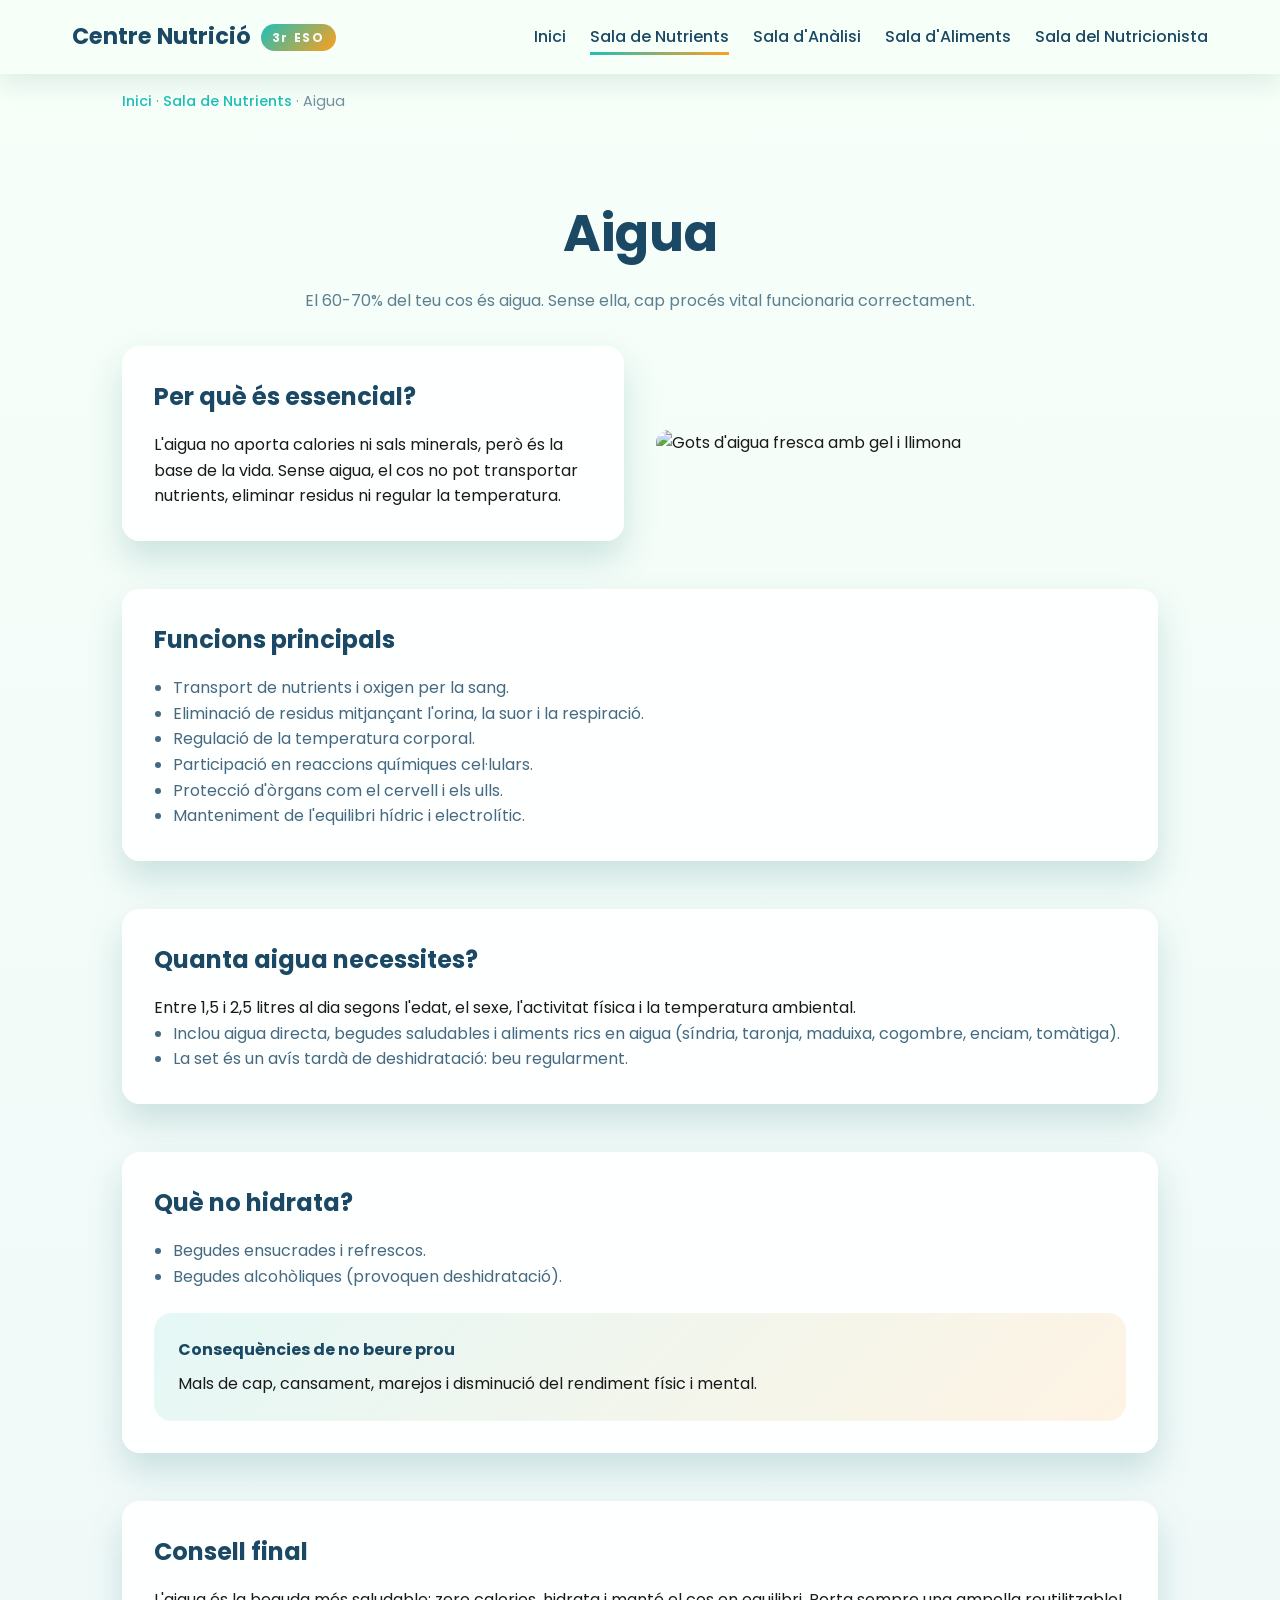
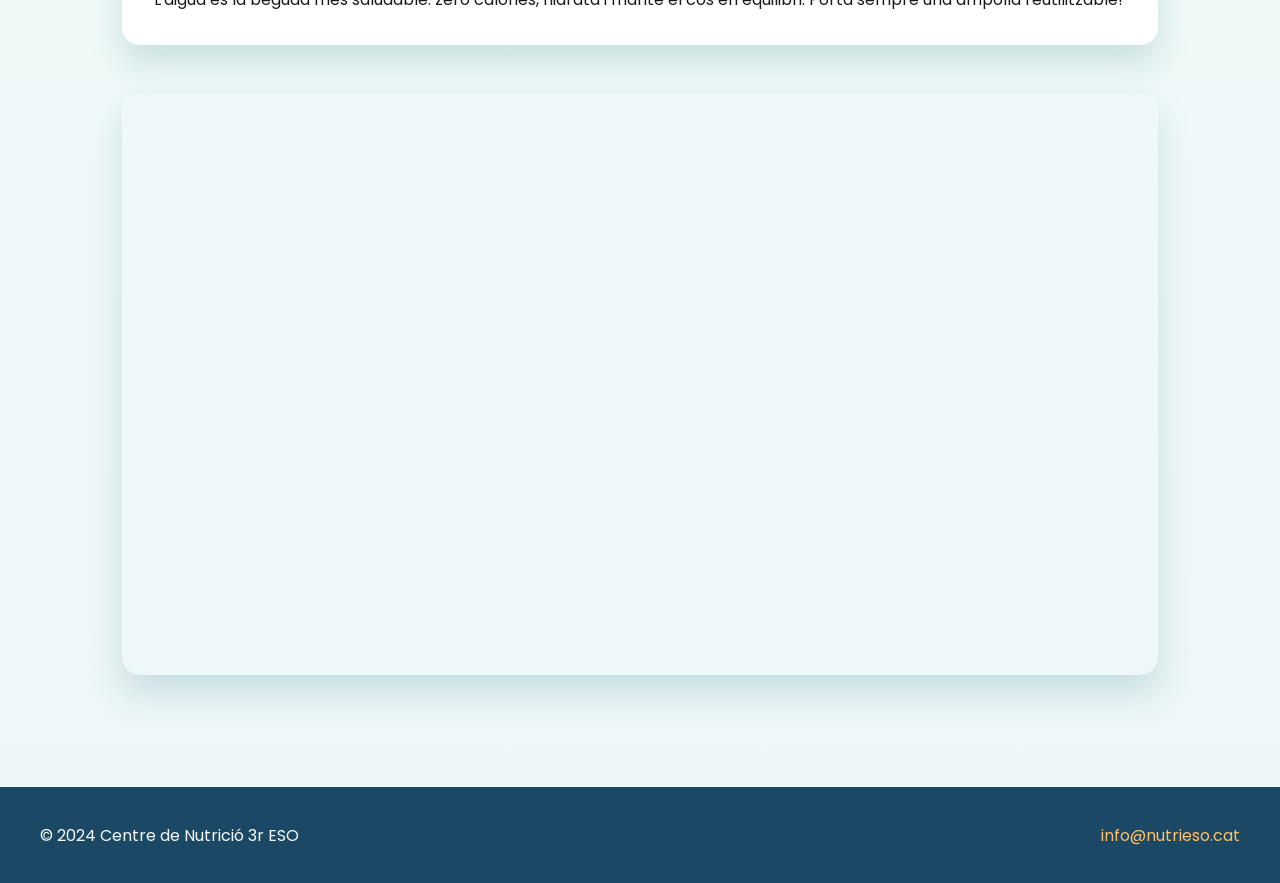
==== nutrients/aigua.html @ f1c89383 "Create vibrant nutrition site for 3r ESO students" ====
<!DOCTYPE html>
<html lang="ca">
<head>
  <meta charset="UTF-8">
  <meta name="viewport" content="width=device-width, initial-scale=1.0">
  <title>Aigua · Centre de Nutrició 3r ESO</title>
  <link rel="preconnect" href="https://fonts.googleapis.com">
  <link rel="preconnect" href="https://fonts.gstatic.com" crossorigin>
  <link href="https://fonts.googleapis.com/css2?family=Poppins:wght@400;500;600;700&display=swap" rel="stylesheet">
  <link rel="stylesheet" href="../assets/css/style.css">
</head>
<body>
  <header>
    <div class="navbar">
      <a class="logo" href="../index.html">Centre Nutrició <span>3r ESO</span></a>
      <div class="menu-toggle" aria-label="Obrir menú" role="button" tabindex="0">
        <span></span>
        <span></span>
        <span></span>
      </div>
      <nav>
        <ul>
          <li><a href="../index.html">Inici</a></li>
          <li><a href="../index.html#nutrients" class="active">Sala de Nutrients</a></li>
          <li><a href="../index.html#analisi">Sala d'Anàlisi</a></li>
          <li><a href="../index.html#aliments">Sala d'Aliments</a></li>
          <li><a href="../index.html#nutricionista">Sala del Nutricionista</a></li>
        </ul>
      </nav>
    </div>
  </header>

  <nav class="breadcrumb" aria-label="Fil d'Ariadna">
    <a href="../index.html">Inici</a> · <a href="../index.html#nutrients">Sala de Nutrients</a> · <span>Aigua</span>
  </nav>

  <main>
    <div class="page-title">
      <h1>Aigua</h1>
      <p>El 60-70% del teu cos és aigua. Sense ella, cap procés vital funcionaria correctament.</p>
    </div>

    <section class="content-section two-column">
      <div class="highlight-box">
        <h2>Per què és essencial?</h2>
        <p>L'aigua no aporta calories ni sals minerals, però és la base de la vida. Sense aigua, el cos no pot transportar nutrients, eliminar residus ni regular la temperatura.</p>
      </div>
      <img src="https://cdn1.genspark.ai/user-upload-image/5_generated/967cf404-884b-4771-a7d4-674a3b653cdb.jpeg" alt="Gots d'aigua fresca amb gel i llimona">
    </section>

    <section class="content-section">
      <div class="highlight-box">
        <h2>Funcions principals</h2>
        <ul>
          <li>Transport de nutrients i oxigen per la sang.</li>
          <li>Eliminació de residus mitjançant l'orina, la suor i la respiració.</li>
          <li>Regulació de la temperatura corporal.</li>
          <li>Participació en reaccions químiques cel·lulars.</li>
          <li>Protecció d'òrgans com el cervell i els ulls.</li>
          <li>Manteniment de l'equilibri hídric i electrolític.</li>
        </ul>
      </div>
    </section>

    <section class="content-section">
      <div class="highlight-box">
        <h2>Quanta aigua necessites?</h2>
        <p>Entre 1,5 i 2,5 litres al dia segons l'edat, el sexe, l'activitat física i la temperatura ambiental.</p>
        <ul>
          <li>Inclou aigua directa, begudes saludables i aliments rics en aigua (síndria, taronja, maduixa, cogombre, enciam, tomàtiga).</li>
          <li>La set és un avís tardà de deshidratació: beu regularment.</li>
        </ul>
      </div>
    </section>

    <section class="content-section">
      <div class="highlight-box">
        <h2>Què no hidrata?</h2>
        <ul>
          <li>Begudes ensucrades i refrescos.</li>
          <li>Begudes alcohòliques (provoquen deshidratació).</li>
        </ul>
        <div class="tip-box">
          <strong>Consequències de no beure prou</strong>
          <span>Mals de cap, cansament, marejos i disminució del rendiment físic i mental.</span>
        </div>
      </div>
    </section>

    <section class="content-section">
      <div class="highlight-box">
        <h2>Consell final</h2>
        <p>L'aigua és la beguda més saludable: zero calories, hidrata i manté el cos en equilibri. Porta sempre una ampolla reutilitzable!</p>
      </div>
    </section>

    <section class="content-section">
      <div class="responsive-video">
        <iframe src="https://www.youtube.com/embed/QGmM7jyUtmw" title="Vídeo sobre la importància de l'aigua" allowfullscreen></iframe>
      </div>
    </section>
  </main>

  <footer>
    <div class="footer-content">
      <p>© 2024 Centre de Nutrició 3r ESO</p>
      <p><a href="mailto:info@nutrieso.cat">info@nutrieso.cat</a></p>
    </div>
  </footer>

  <script src="../assets/js/main.js" defer></script>
</body>
</html>
---- assets/css/style.css ----
:root {
  --primary: #1fbfb8;
  --secondary: #ff9f1c;
  --accent: #ffbf69;
  --contrast: #2ec4b6;
  --deep-blue: #1b4965;
  --background: #f6fff8;
  --text-dark: #1a1a1a;
  --text-light: #f8f9fa;
  --card-radius: 18px;
  --shadow: 0 18px 35px rgba(23, 112, 118, 0.18);
  --transition: all 0.35s ease;
}

* {
  margin: 0;
  padding: 0;
  box-sizing: border-box;
}

html {
  scroll-behavior: smooth;
}

body {
  font-family: 'Poppins', 'Segoe UI', sans-serif;
  color: var(--text-dark);
  background: linear-gradient(180deg, #f6fff8 0%, #edf6f9 100%);
  line-height: 1.6;
  min-height: 100vh;
}

a {
  text-decoration: none;
  color: inherit;
}

img {
  max-width: 100%;
  display: block;
  border-radius: var(--card-radius);
}

header {
  position: sticky;
  top: 0;
  z-index: 999;
  backdrop-filter: blur(12px);
  background: rgba(246, 255, 248, 0.95);
  box-shadow: 0 10px 25px rgba(24, 84, 92, 0.1);
}

.navbar {
  max-width: 1200px;
  margin: 0 auto;
  padding: 1.2rem 2rem;
  display: flex;
  align-items: center;
  justify-content: space-between;
}

.logo {
  font-weight: 700;
  font-size: 1.4rem;
  color: var(--deep-blue);
  display: flex;
  align-items: center;
  gap: 0.6rem;
}

.logo span {
  display: inline-block;
  background: linear-gradient(135deg, var(--primary), var(--secondary));
  color: var(--text-light);
  padding: 0.25rem 0.7rem;
  border-radius: 999px;
  font-size: 0.75rem;
  letter-spacing: 0.1rem;
}

nav ul {
  list-style: none;
  display: flex;
  gap: 1.5rem;
  align-items: center;
}

nav a {
  font-weight: 500;
  color: var(--deep-blue);
  position: relative;
  padding-bottom: 0.4rem;
}

nav a::after {
  content: '';
  position: absolute;
  left: 0;
  bottom: 0;
  height: 3px;
  width: 0;
  background: linear-gradient(90deg, var(--primary), var(--secondary));
  transition: width 0.3s ease;
}

nav a:hover::after,
nav a:focus::after,
nav a.active::after {
  width: 100%;
}

.hero {
  max-width: 1200px;
  margin: 0 auto;
  padding: 6rem 2rem 4rem;
  display: grid;
  gap: 2.5rem;
  grid-template-columns: repeat(auto-fit, minmax(300px, 1fr));
  align-items: center;
}

.hero-content h1 {
  font-size: clamp(2.5rem, 5vw, 3.8rem);
  color: var(--deep-blue);
  margin-bottom: 1.2rem;
}

.hero-content h1 span {
  color: var(--secondary);
}

.hero-content p {
  font-size: 1.1rem;
  margin-bottom: 2rem;
  color: rgba(27, 73, 101, 0.85);
}

.hero-cta {
  display: flex;
  gap: 1rem;
  flex-wrap: wrap;
}

.btn {
  padding: 0.85rem 1.8rem;
  border-radius: 999px;
  border: none;
  cursor: pointer;
  font-weight: 600;
  transition: var(--transition);
  display: inline-flex;
  align-items: center;
  gap: 0.5rem;
  box-shadow: 0 15px 30px rgba(31, 191, 184, 0.25);
}

.btn-primary {
  background: linear-gradient(135deg, var(--primary), var(--secondary));
  color: var(--text-light);
}

.btn-secondary {
  background: var(--text-light);
  color: var(--deep-blue);
  border: 2px solid var(--primary);
  box-shadow: none;
}

.btn:hover {
  transform: translateY(-4px);
  box-shadow: 0 20px 36px rgba(31, 191, 184, 0.28);
}

.hero-visual {
  position: relative;
}

.hero-visual::before,
.hero-visual::after {
  content: '';
  position: absolute;
  border-radius: 32px;
  z-index: -1;
}

.hero-visual::before {
  top: -20px;
  right: -30px;
  width: 180px;
  height: 180px;
  background: radial-gradient(circle at top left, rgba(31, 191, 184, 0.5), transparent 70%);
  animation: float 6s ease-in-out infinite;
}

.hero-visual::after {
  bottom: -30px;
  left: -40px;
  width: 220px;
  height: 220px;
  background: radial-gradient(circle at bottom right, rgba(255, 159, 28, 0.35), transparent 70%);
  animation: float 7s ease-in-out infinite reverse;
}

@keyframes float {
  0%, 100% {
    transform: translateY(0px);
  }
  50% {
    transform: translateY(-12px);
  }
}

.quick-access {
  max-width: 1200px;
  margin: 0 auto 4rem;
  padding: 0 2rem;
}

.section-title {
  display: flex;
  align-items: center;
  justify-content: space-between;
  margin-bottom: 1.8rem;
}

.section-title h2 {
  font-size: clamp(1.8rem, 4vw, 2.4rem);
  color: var(--deep-blue);
}

.section-title p {
  color: rgba(27, 73, 101, 0.7);
}

.grid {
  display: grid;
  gap: 1.8rem;
}

.quick-grid {
  grid-template-columns: repeat(auto-fit, minmax(200px, 1fr));
}

.card {
  background: rgba(255, 255, 255, 0.85);
  border-radius: var(--card-radius);
  padding: 1.8rem;
  box-shadow: var(--shadow);
  transition: var(--transition);
  position: relative;
  overflow: hidden;
  backdrop-filter: blur(12px);
}

.card:hover {
  transform: translateY(-10px) scale(1.01);
}

.card::after {
  content: '';
  position: absolute;
  inset: 0;
  background: linear-gradient(135deg, rgba(31, 191, 184, 0.08), rgba(255, 191, 105, 0.08));
  opacity: 0;
  transition: var(--transition);
}

.card:hover::after {
  opacity: 1;
}

.card h3 {
  font-size: 1.3rem;
  margin-bottom: 0.75rem;
  color: var(--deep-blue);
}

.card p {
  color: rgba(27, 73, 101, 0.7);
  font-size: 0.95rem;
}

.card .status {
  margin-top: 1rem;
  display: inline-flex;
  align-items: center;
  gap: 0.45rem;
  color: var(--secondary);
  font-weight: 600;
  text-transform: uppercase;
  letter-spacing: 0.05rem;
  font-size: 0.75rem;
}

.card .icon {
  font-size: 2rem;
  margin-bottom: 1rem;
}

.nutrients-section {
  max-width: 1200px;
  margin: 0 auto 4rem;
  padding: 0 2rem;
}

.nutrient-card {
  display: grid;
  grid-template-columns: minmax(160px, 220px) 1fr;
  gap: 1.5rem;
  align-items: center;
  background: rgba(255, 255, 255, 0.9);
}

.nutrient-card img {
  height: 140px;
  width: 100%;
  object-fit: cover;
}

.tag {
  display: inline-flex;
  align-items: center;
  gap: 0.4rem;
  padding: 0.4rem 0.9rem;
  border-radius: 999px;
  font-size: 0.75rem;
  font-weight: 600;
  background: rgba(31, 191, 184, 0.12);
  color: var(--deep-blue);
  margin-bottom: 0.75rem;
}

.nutrient-card ul {
  margin: 0.8rem 0 0 1rem;
  color: rgba(27, 73, 101, 0.75);
}

.placeholder {
  text-align: center;
  padding: 2.2rem 1.8rem;
}

.placeholder img {
  width: 120px;
  margin: 0 auto 1.2rem;
}

.info-highlight {
  border-left: 4px solid var(--secondary);
  padding-left: 1rem;
  margin: 1.4rem 0;
  color: rgba(27, 73, 101, 0.9);
}

iframe {
  width: 100%;
  min-height: 320px;
  border-radius: var(--card-radius);
  border: none;
  box-shadow: var(--shadow);
}

footer {
  background: var(--deep-blue);
  color: var(--text-light);
  padding: 2.2rem;
  margin-top: 4rem;
}

footer .footer-content {
  max-width: 1200px;
  margin: 0 auto;
  display: flex;
  flex-wrap: wrap;
  gap: 1.5rem;
  align-items: center;
  justify-content: space-between;
}

footer a {
  color: var(--accent);
}

main {
  overflow: hidden;
}

.page-title {
  max-width: 1200px;
  margin: 0 auto;
  padding: 5rem 2rem 2rem;
  text-align: center;
}

.page-title h1 {
  font-size: clamp(2.2rem, 5vw, 3.2rem);
  color: var(--deep-blue);
  margin-bottom: 0.8rem;
}

.page-title p {
  color: rgba(27, 73, 101, 0.7);
}

.content-section {
  max-width: 1100px;
  margin: 0 auto 3rem;
  padding: 0 2rem;
}

.two-column {
  display: grid;
  grid-template-columns: repeat(auto-fit, minmax(260px, 1fr));
  gap: 2rem;
  align-items: center;
}

.highlight-box {
  background: rgba(255, 255, 255, 0.95);
  padding: 2rem;
  border-radius: var(--card-radius);
  box-shadow: var(--shadow);
}

.highlight-box h2 {
  color: var(--deep-blue);
  margin-bottom: 1rem;
}

.highlight-box ul {
  margin-left: 1.2rem;
  color: rgba(27, 73, 101, 0.82);
}

.table-wrapper {
  overflow-x: auto;
  border-radius: var(--card-radius);
  box-shadow: var(--shadow);
}

table {
  width: 100%;
  border-collapse: collapse;
  background: rgba(255, 255, 255, 0.95);
}

th, td {
  padding: 1rem;
  text-align: left;
  border-bottom: 1px solid rgba(31, 191, 184, 0.15);
}

th {
  background: rgba(31, 191, 184, 0.15);
  color: var(--deep-blue);
  font-weight: 700;
}

.badge {
  display: inline-flex;
  align-items: center;
  gap: 0.3rem;
  padding: 0.3rem 0.7rem;
  border-radius: 12px;
  font-size: 0.75rem;
  font-weight: 600;
  text-transform: uppercase;
}

.badge.good {
  background: rgba(46, 196, 182, 0.16);
  color: var(--deep-blue);
}

.badge.risk {
  background: rgba(255, 159, 28, 0.18);
  color: #b04200;
}

.tip-box {
  background: linear-gradient(135deg, rgba(46, 196, 182, 0.12), rgba(255, 159, 28, 0.12));
  border-radius: var(--card-radius);
  padding: 1.5rem;
  margin-top: 1.5rem;
  display: grid;
  gap: 0.5rem;
}

.tip-box strong {
  color: var(--deep-blue);
}

.list-grid {
  display: grid;
  gap: 1.2rem;
}

.list-grid ul {
  margin-left: 1.2rem;
}

.responsive-video {
  position: relative;
  padding-top: 56.25%;
  border-radius: var(--card-radius);
  overflow: hidden;
  box-shadow: var(--shadow);
}

.responsive-video iframe {
  position: absolute;
  inset: 0;
  width: 100%;
  height: 100%;
  border: 0;
}

.breadcrumb {
  max-width: 1100px;
  margin: 0 auto;
  padding: 1rem 2rem 0;
  font-size: 0.9rem;
  color: rgba(27, 73, 101, 0.6);
}

.breadcrumb a {
  color: var(--primary);
}

@media (max-width: 900px) {
  nav ul {
    display: none;
  }

  .menu-toggle {
    display: flex;
    flex-direction: column;
    gap: 5px;
    cursor: pointer;
  }

  .menu-toggle span {
    width: 26px;
    height: 3px;
    background: var(--deep-blue);
    transition: var(--transition);
  }

  nav ul.open {
    display: flex;
    flex-direction: column;
    position: absolute;
    top: calc(100% + 0.8rem);
    right: 2rem;
    background: rgba(255, 255, 255, 0.95);
    box-shadow: var(--shadow);
    padding: 1.2rem;
    border-radius: var(--card-radius);
    gap: 1rem;
    width: min(260px, 80vw);
  }
}

@media (max-width: 768px) {
  .navbar {
    padding: 1rem 1.5rem;
  }

  .hero {
    padding: 5rem 1.5rem 3rem;
  }

  .quick-access,
  .nutrients-section,
  .page-title,
  .content-section {
    padding: 0 1.5rem;
  }

  .nutrient-card {
    grid-template-columns: 1fr;
    text-align: center;
  }

  .nutrient-card img {
    height: 180px;
  }
}

@media (max-width: 500px) {
  .hero-content h1 {
    font-size: 2.3rem;
  }

  .hero-content p {
    font-size: 1rem;
  }

  .btn {
    width: 100%;
    justify-content: center;
  }
}

.fade-in {
  opacity: 0;
  transform: translateY(30px);
  transition: opacity 0.8s ease, transform 0.8s ease;
}

.fade-in.in-view,
.fade-in.in-view::after {
  opacity: 1;
  transform: translateY(0);
}

header.scrolled {
  box-shadow: 0 16px 30px rgba(24, 84, 92, 0.12);
  background: rgba(255, 255, 255, 0.95);
}

.menu-toggle {
  display: none;
}

.menu-toggle.active span:nth-child(1) {
  transform: translateY(8px) rotate(45deg);
}

.menu-toggle.active span:nth-child(2) {
  opacity: 0;
}

.menu-toggle.active span:nth-child(3) {
  transform: translateY(-8px) rotate(-45deg);
}

.hero-visual .floating-card {
  position: absolute;
  top: 12%;
  right: -10%;
  background: rgba(255, 255, 255, 0.85);
  padding: 1.2rem;
  border-radius: var(--card-radius);
  box-shadow: var(--shadow);
  width: 180px;
  animation: float 5.5s ease-in-out infinite;
}

.hero-visual .floating-card h4 {
  color: var(--deep-blue);
  margin-bottom: 0.5rem;
}

.hero-visual .floating-card ul {
  margin-left: 1rem;
  font-size: 0.85rem;
  color: rgba(27, 73, 101, 0.75);
}

.hero-visual .floating-card ul li + li {
  margin-top: 0.3rem;
}

@media (max-width: 900px) {
  .menu-toggle {
    display: flex;
  }

  .hero-visual .floating-card {
    position: static;
    margin-top: 1.5rem;
    width: 100%;
  }
}
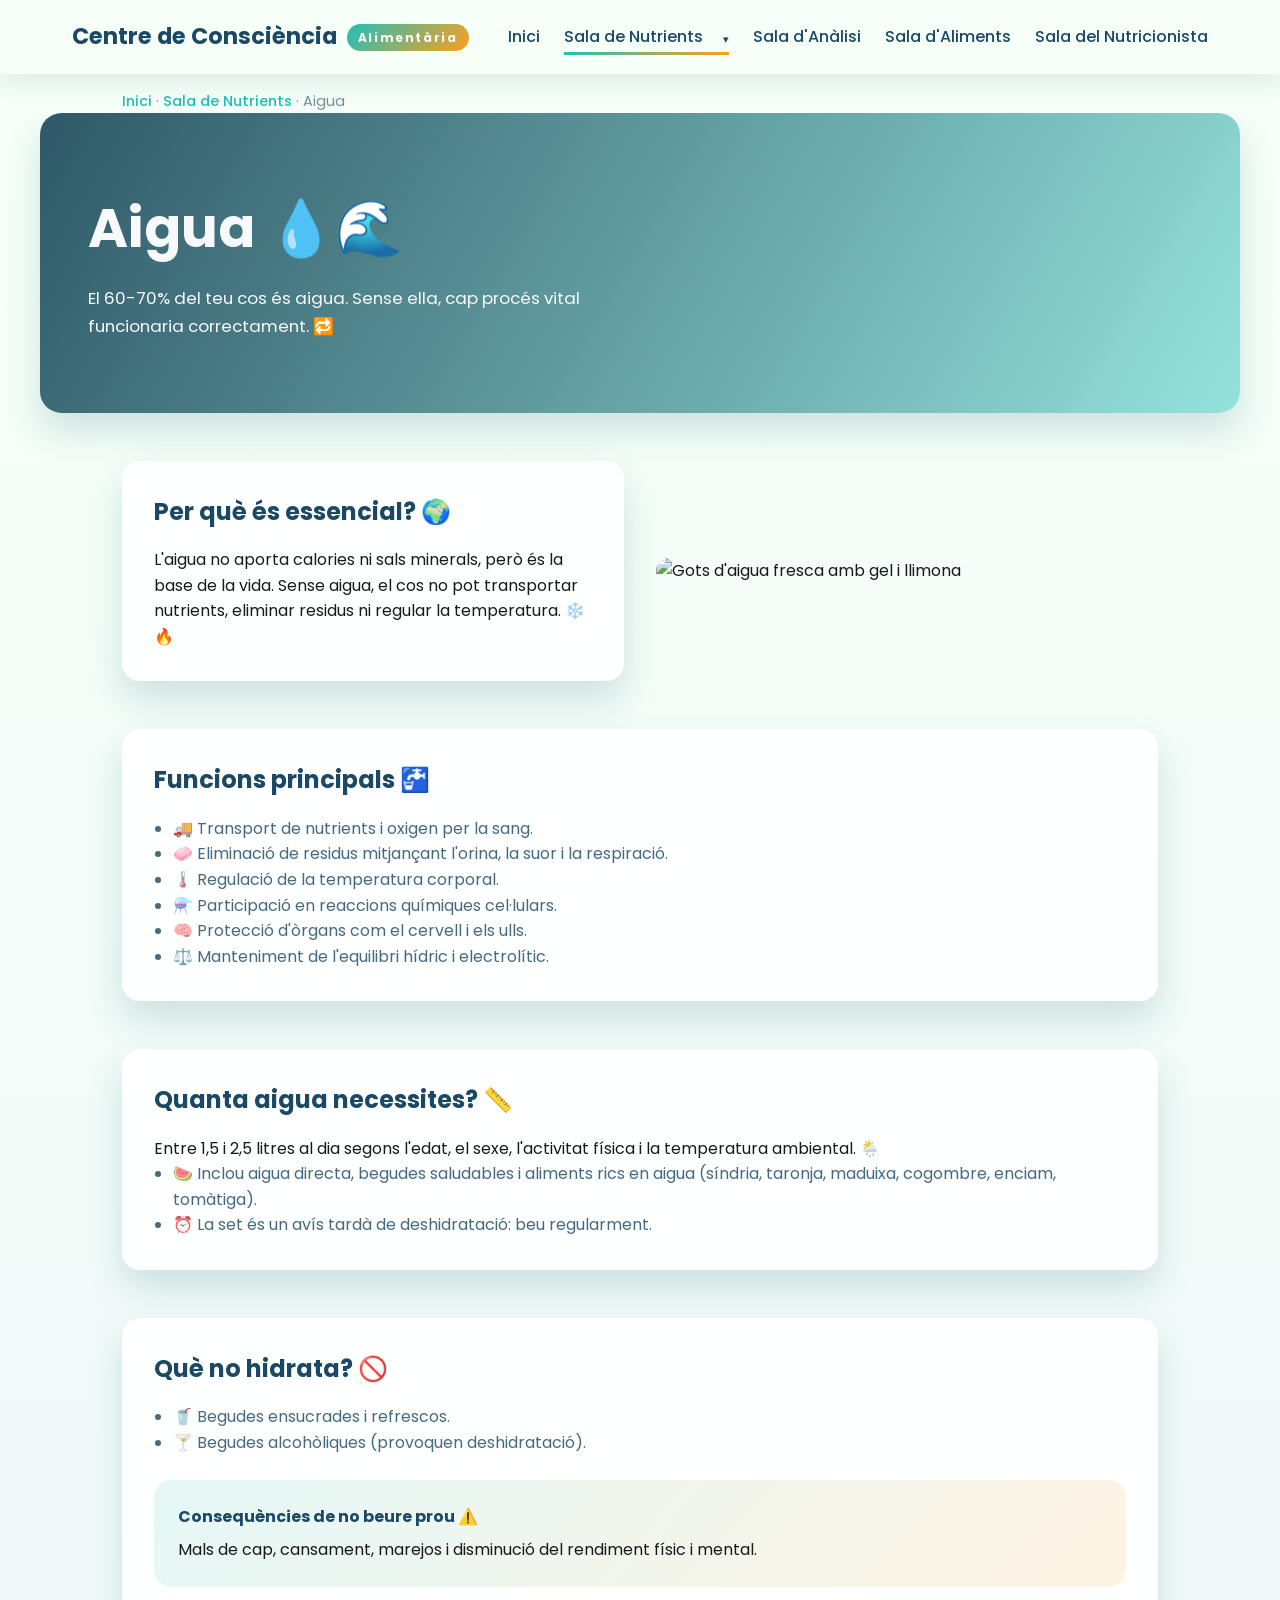
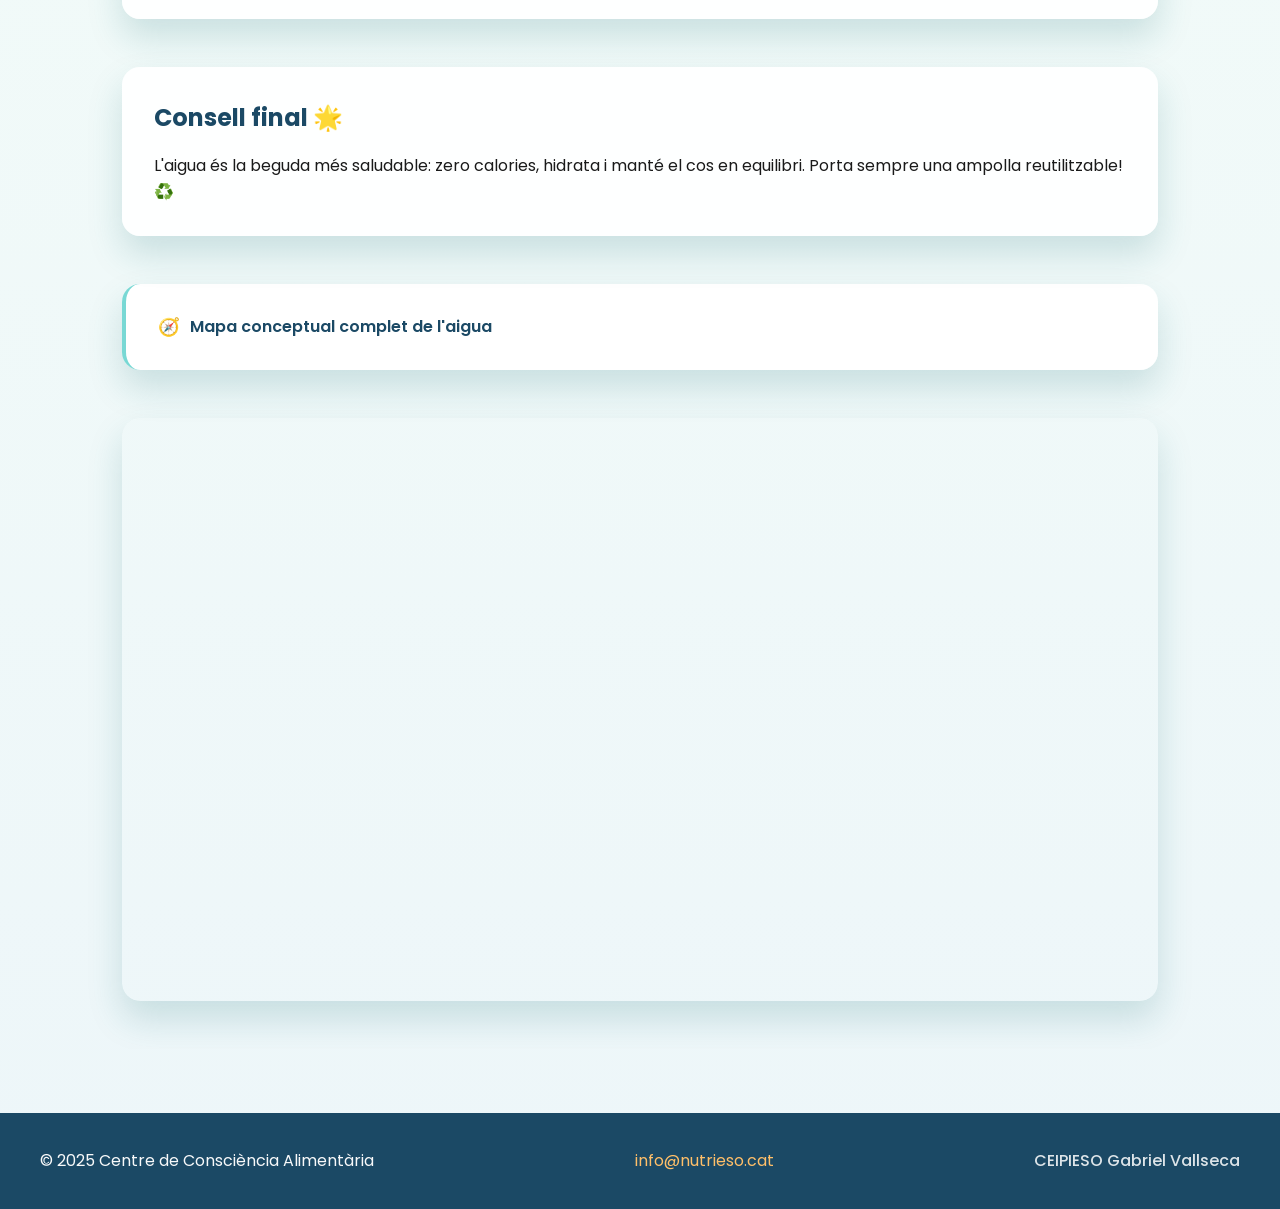
==== commit 8ca6cf60: "Rebrand site and enrich nutrient pages" ====
--- a/nutrients/aigua.html
+++ b/nutrients/aigua.html
@@ -3,7 +3,7 @@
 <head>
   <meta charset="UTF-8">
   <meta name="viewport" content="width=device-width, initial-scale=1.0">
-  <title>Aigua · Centre de Nutrició 3r ESO</title>
+  <title>Aigua · Centre de Consciència Alimentària</title>
   <link rel="preconnect" href="https://fonts.googleapis.com">
   <link rel="preconnect" href="https://fonts.gstatic.com" crossorigin>
   <link href="https://fonts.googleapis.com/css2?family=Poppins:wght@400;500;600;700&display=swap" rel="stylesheet">
@@ -12,7 +12,7 @@
 <body>
   <header>
     <div class="navbar">
-      <a class="logo" href="../index.html">Centre Nutrició <span>3r ESO</span></a>
+      <a class="logo" href="../index.html">Centre de Consciència <span>Alimentària</span></a>
       <div class="menu-toggle" aria-label="Obrir menú" role="button" tabindex="0">
         <span></span>
         <span></span>
@@ -21,7 +21,17 @@
       <nav>
         <ul>
           <li><a href="../index.html">Inici</a></li>
-          <li><a href="../index.html#nutrients" class="active">Sala de Nutrients</a></li>
+          <li class="has-dropdown">
+            <a href="../index.html#nutrients" class="active" aria-haspopup="true" aria-expanded="false">Sala de Nutrients</a>
+            <ul class="dropdown" aria-label="Submenú Sala de Nutrients">
+              <li><a href="hidrats.html">Hidrats de carboni</a></li>
+              <li><a href="lipids.html">Lípids</a></li>
+              <li><a href="proteines.html">Proteïnes</a></li>
+              <li><a href="vitamines.html">Vitamines</a></li>
+              <li><a href="minerals.html">Minerals</a></li>
+              <li><a href="aigua.html" class="active">Aigua</a></li>
+            </ul>
+          </li>
           <li><a href="../index.html#analisi">Sala d'Anàlisi</a></li>
           <li><a href="../index.html#aliments">Sala d'Aliments</a></li>
           <li><a href="../index.html#nutricionista">Sala del Nutricionista</a></li>
@@ -35,53 +45,55 @@
   </nav>
 
   <main>
-    <div class="page-title">
-      <h1>Aigua</h1>
-      <p>El 60-70% del teu cos és aigua. Sense ella, cap procés vital funcionaria correctament.</p>
-    </div>
+    <header class="page-banner banner-aigua">
+      <div class="page-banner__overlay">
+        <h1>Aigua 💧🌊</h1>
+        <p>El 60-70% del teu cos és aigua. Sense ella, cap procés vital funcionaria correctament. 🔁</p>
+      </div>
+    </header>
 
     <section class="content-section two-column">
       <div class="highlight-box">
-        <h2>Per què és essencial?</h2>
-        <p>L'aigua no aporta calories ni sals minerals, però és la base de la vida. Sense aigua, el cos no pot transportar nutrients, eliminar residus ni regular la temperatura.</p>
+        <h2>Per què és essencial? 🌍</h2>
+        <p>L'aigua no aporta calories ni sals minerals, però és la base de la vida. Sense aigua, el cos no pot transportar nutrients, eliminar residus ni regular la temperatura. ❄️🔥</p>
       </div>
       <img src="https://cdn1.genspark.ai/user-upload-image/5_generated/967cf404-884b-4771-a7d4-674a3b653cdb.jpeg" alt="Gots d'aigua fresca amb gel i llimona">
     </section>
 
     <section class="content-section">
       <div class="highlight-box">
-        <h2>Funcions principals</h2>
+        <h2>Funcions principals 🚰</h2>
         <ul>
-          <li>Transport de nutrients i oxigen per la sang.</li>
-          <li>Eliminació de residus mitjançant l'orina, la suor i la respiració.</li>
-          <li>Regulació de la temperatura corporal.</li>
-          <li>Participació en reaccions químiques cel·lulars.</li>
-          <li>Protecció d'òrgans com el cervell i els ulls.</li>
-          <li>Manteniment de l'equilibri hídric i electrolític.</li>
+          <li>🚚 Transport de nutrients i oxigen per la sang.</li>
+          <li>🧼 Eliminació de residus mitjançant l'orina, la suor i la respiració.</li>
+          <li>🌡️ Regulació de la temperatura corporal.</li>
+          <li>⚗️ Participació en reaccions químiques cel·lulars.</li>
+          <li>🧠 Protecció d'òrgans com el cervell i els ulls.</li>
+          <li>⚖️ Manteniment de l'equilibri hídric i electrolític.</li>
         </ul>
       </div>
     </section>
 
     <section class="content-section">
       <div class="highlight-box">
-        <h2>Quanta aigua necessites?</h2>
-        <p>Entre 1,5 i 2,5 litres al dia segons l'edat, el sexe, l'activitat física i la temperatura ambiental.</p>
+        <h2>Quanta aigua necessites? 📏</h2>
+        <p>Entre 1,5 i 2,5 litres al dia segons l'edat, el sexe, l'activitat física i la temperatura ambiental. 🌦️</p>
         <ul>
-          <li>Inclou aigua directa, begudes saludables i aliments rics en aigua (síndria, taronja, maduixa, cogombre, enciam, tomàtiga).</li>
-          <li>La set és un avís tardà de deshidratació: beu regularment.</li>
+          <li>🍉 Inclou aigua directa, begudes saludables i aliments rics en aigua (síndria, taronja, maduixa, cogombre, enciam, tomàtiga).</li>
+          <li>⏰ La set és un avís tardà de deshidratació: beu regularment.</li>
         </ul>
       </div>
     </section>
 
     <section class="content-section">
       <div class="highlight-box">
-        <h2>Què no hidrata?</h2>
+        <h2>Què no hidrata? 🚫</h2>
         <ul>
-          <li>Begudes ensucrades i refrescos.</li>
-          <li>Begudes alcohòliques (provoquen deshidratació).</li>
+          <li>🥤 Begudes ensucrades i refrescos.</li>
+          <li>🍸 Begudes alcohòliques (provoquen deshidratació).</li>
         </ul>
         <div class="tip-box">
-          <strong>Consequències de no beure prou</strong>
+          <strong>Consequències de no beure prou ⚠️</strong>
           <span>Mals de cap, cansament, marejos i disminució del rendiment físic i mental.</span>
         </div>
       </div>
@@ -89,9 +101,40 @@
 
     <section class="content-section">
       <div class="highlight-box">
-        <h2>Consell final</h2>
-        <p>L'aigua és la beguda més saludable: zero calories, hidrata i manté el cos en equilibri. Porta sempre una ampolla reutilitzable!</p>
+        <h2>Consell final 🌟</h2>
+        <p>L'aigua és la beguda més saludable: zero calories, hidrata i manté el cos en equilibri. Porta sempre una ampolla reutilitzable! ♻️</p>
       </div>
+    </section>
+
+    <section class="content-section">
+      <details class="concept-map">
+        <summary>Mapa conceptual complet de l'aigua</summary>
+        <div class="concept-map__content">
+          <div>
+            <h4>Distribució corporal</h4>
+            <ul>
+              <li>🧠 75% cervell.</li>
+              <li>💪 70% músculs.</li>
+              <li>💀 30% ossos.</li>
+            </ul>
+          </div>
+          <div>
+            <h4>Entrades i sortides</h4>
+            <ul>
+              <li>🚰 Entrades: begudes, aliments, metabolisme.</li>
+              <li>💧 Sortides: suor, respiració, orina, femta.</li>
+            </ul>
+          </div>
+          <div>
+            <h4>Estratègies</h4>
+            <ul>
+              <li>🔔 Beu aigua abans de sentir set.</li>
+              <li>🥤 Alterna aigua amb infusions sense sucre.</li>
+              <li>🏃‍♀️ Augmenta la hidratació en esport i calor.</li>
+            </ul>
+          </div>
+        </div>
+      </details>
     </section>
 
     <section class="content-section">
@@ -103,8 +146,9 @@
 
   <footer>
     <div class="footer-content">
-      <p>© 2024 Centre de Nutrició 3r ESO</p>
+      <p>© 2025 Centre de Consciència Alimentària</p>
       <p><a href="mailto:info@nutrieso.cat">info@nutrieso.cat</a></p>
+      <p class="footer-note">CEIPIESO Gabriel Vallseca</p>
     </div>
   </footer>
 
--- a/assets/css/style.css
+++ b/assets/css/style.css
@@ -92,6 +92,25 @@
   padding-bottom: 0.4rem;
 }
 
+.has-dropdown {
+  position: relative;
+}
+
+.has-dropdown > a {
+  padding-right: 1.6rem;
+}
+
+.has-dropdown > a::before {
+  content: '▾';
+  position: absolute;
+  right: 0;
+  top: 50%;
+  transform: translateY(-50%);
+  font-size: 0.7rem;
+  color: var(--deep-blue);
+  transition: transform 0.3s ease;
+}
+
 nav a::after {
   content: '';
   position: absolute;
@@ -109,6 +128,40 @@
   width: 100%;
 }
 
+.has-dropdown:hover > a::before,
+.has-dropdown:focus-within > a::before,
+.has-dropdown > a[aria-expanded="true"]::before {
+  transform: translateY(-50%) rotate(180deg);
+}
+
+.dropdown {
+  list-style: none;
+  position: absolute;
+  top: calc(100% + 0.8rem);
+  left: 0;
+  background: rgba(255, 255, 255, 0.97);
+  border-radius: var(--card-radius);
+  box-shadow: var(--shadow);
+  padding: 1rem 1.2rem;
+  display: none;
+  min-width: 220px;
+}
+
+.dropdown li + li {
+  margin-top: 0.4rem;
+}
+
+.dropdown a {
+  display: block;
+  color: var(--deep-blue);
+  font-weight: 500;
+}
+
+.has-dropdown:hover .dropdown,
+.has-dropdown:focus-within .dropdown {
+  display: block;
+}
+
 .hero {
   max-width: 1200px;
   margin: 0 auto;
@@ -381,6 +434,11 @@
   color: var(--accent);
 }
 
+.footer-note {
+  font-weight: 500;
+  color: rgba(255, 255, 255, 0.85);
+}
+
 main {
   overflow: hidden;
 }
@@ -400,6 +458,69 @@
 
 .page-title p {
   color: rgba(27, 73, 101, 0.7);
+}
+
+.page-banner {
+  max-width: 1200px;
+  margin: 0 auto 3rem;
+  min-height: 280px;
+  border-radius: calc(var(--card-radius) * 1.2);
+  overflow: hidden;
+  position: relative;
+  display: flex;
+  align-items: flex-end;
+  background-size: cover;
+  background-position: center;
+  background-repeat: no-repeat;
+  box-shadow: var(--shadow);
+}
+
+.page-banner::before {
+  content: '';
+  position: absolute;
+  inset: 0;
+  background: linear-gradient(120deg, rgba(12, 59, 78, 0.85), rgba(31, 191, 184, 0.45));
+}
+
+.page-banner__overlay {
+  position: relative;
+  color: var(--text-light);
+  padding: 4.5rem 3rem;
+  max-width: 620px;
+}
+
+.page-banner__overlay h1 {
+  font-size: clamp(2.4rem, 5vw, 3.4rem);
+  margin-bottom: 0.7rem;
+}
+
+.page-banner__overlay p {
+  font-size: 1.05rem;
+  line-height: 1.7;
+}
+
+.banner-hidrats {
+  background-image: url('https://cdn1.genspark.ai/user-upload-image/5_generated/af8eb305-96bf-4117-8b82-afb3e3a696d7.jpeg');
+}
+
+.banner-lipids {
+  background-image: url('https://cdn1.genspark.ai/user-upload-image/5_generated/0b86b3dc-15e7-45af-a9ea-6a0244752f9f.jpeg');
+}
+
+.banner-proteines {
+  background-image: url('https://cdn1.genspark.ai/user-upload-image/5_generated/2a1f6262-8257-4976-9d8e-7d98800a9060.jpeg');
+}
+
+.banner-vitamines {
+  background-image: url('https://cdn1.genspark.ai/user-upload-image/5_generated/02c45145-b777-4568-bb9b-362758fc303f.jpeg');
+}
+
+.banner-minerals {
+  background-image: url('https://cdn1.genspark.ai/user-upload-image/5_generated/26df2902-4709-4842-ac25-664f912ca847.jpeg');
+}
+
+.banner-aigua {
+  background-image: url('https://cdn1.genspark.ai/user-upload-image/5_generated/967cf404-884b-4771-a7d4-674a3b653cdb.jpeg');
 }
 
 .content-section {
@@ -497,6 +618,54 @@
 
 .list-grid ul {
   margin-left: 1.2rem;
+}
+
+.concept-map {
+  background: rgba(255, 255, 255, 0.95);
+  border-radius: var(--card-radius);
+  padding: 1.8rem 2rem;
+  box-shadow: var(--shadow);
+  border-left: 4px solid rgba(31, 191, 184, 0.6);
+}
+
+.concept-map summary {
+  cursor: pointer;
+  font-weight: 600;
+  color: var(--deep-blue);
+  display: flex;
+  align-items: center;
+  gap: 0.6rem;
+  list-style: none;
+}
+
+.concept-map summary::-webkit-details-marker {
+  display: none;
+}
+
+.concept-map summary::before {
+  content: '🧭';
+  font-size: 1.1rem;
+}
+
+.concept-map[open] summary::before {
+  content: '🗺️';
+}
+
+.concept-map__content {
+  margin-top: 1.3rem;
+  display: grid;
+  gap: 1.4rem;
+  grid-template-columns: repeat(auto-fit, minmax(200px, 1fr));
+}
+
+.concept-map__content h4 {
+  color: var(--deep-blue);
+  margin-bottom: 0.4rem;
+}
+
+.concept-map__content ul {
+  margin-left: 1.2rem;
+  color: rgba(27, 73, 101, 0.85);
 }
 
 .responsive-video {
@@ -559,6 +728,19 @@
     gap: 1rem;
     width: min(260px, 80vw);
   }
+
+  nav ul.open .dropdown {
+    display: block;
+    position: static;
+    background: transparent;
+    box-shadow: none;
+    padding: 0.4rem 0 0.4rem 0.6rem;
+    border-left: 2px solid rgba(31, 191, 184, 0.25);
+  }
+
+  nav ul.open .dropdown li + li {
+    margin-top: 0.25rem;
+  }
 }
 
 @media (max-width: 768px) {
@@ -573,8 +755,18 @@
   .quick-access,
   .nutrients-section,
   .page-title,
+  .page-banner,
   .content-section {
     padding: 0 1.5rem;
+  }
+
+  .page-banner {
+    min-height: 220px;
+    margin-bottom: 2.5rem;
+  }
+
+  .page-banner__overlay {
+    padding: 3.2rem 2rem;
   }
 
   .nutrient-card {
@@ -599,6 +791,10 @@
   .btn {
     width: 100%;
     justify-content: center;
+  }
+
+  .page-banner__overlay {
+    padding: 2.8rem 1.6rem;
   }
 }
 
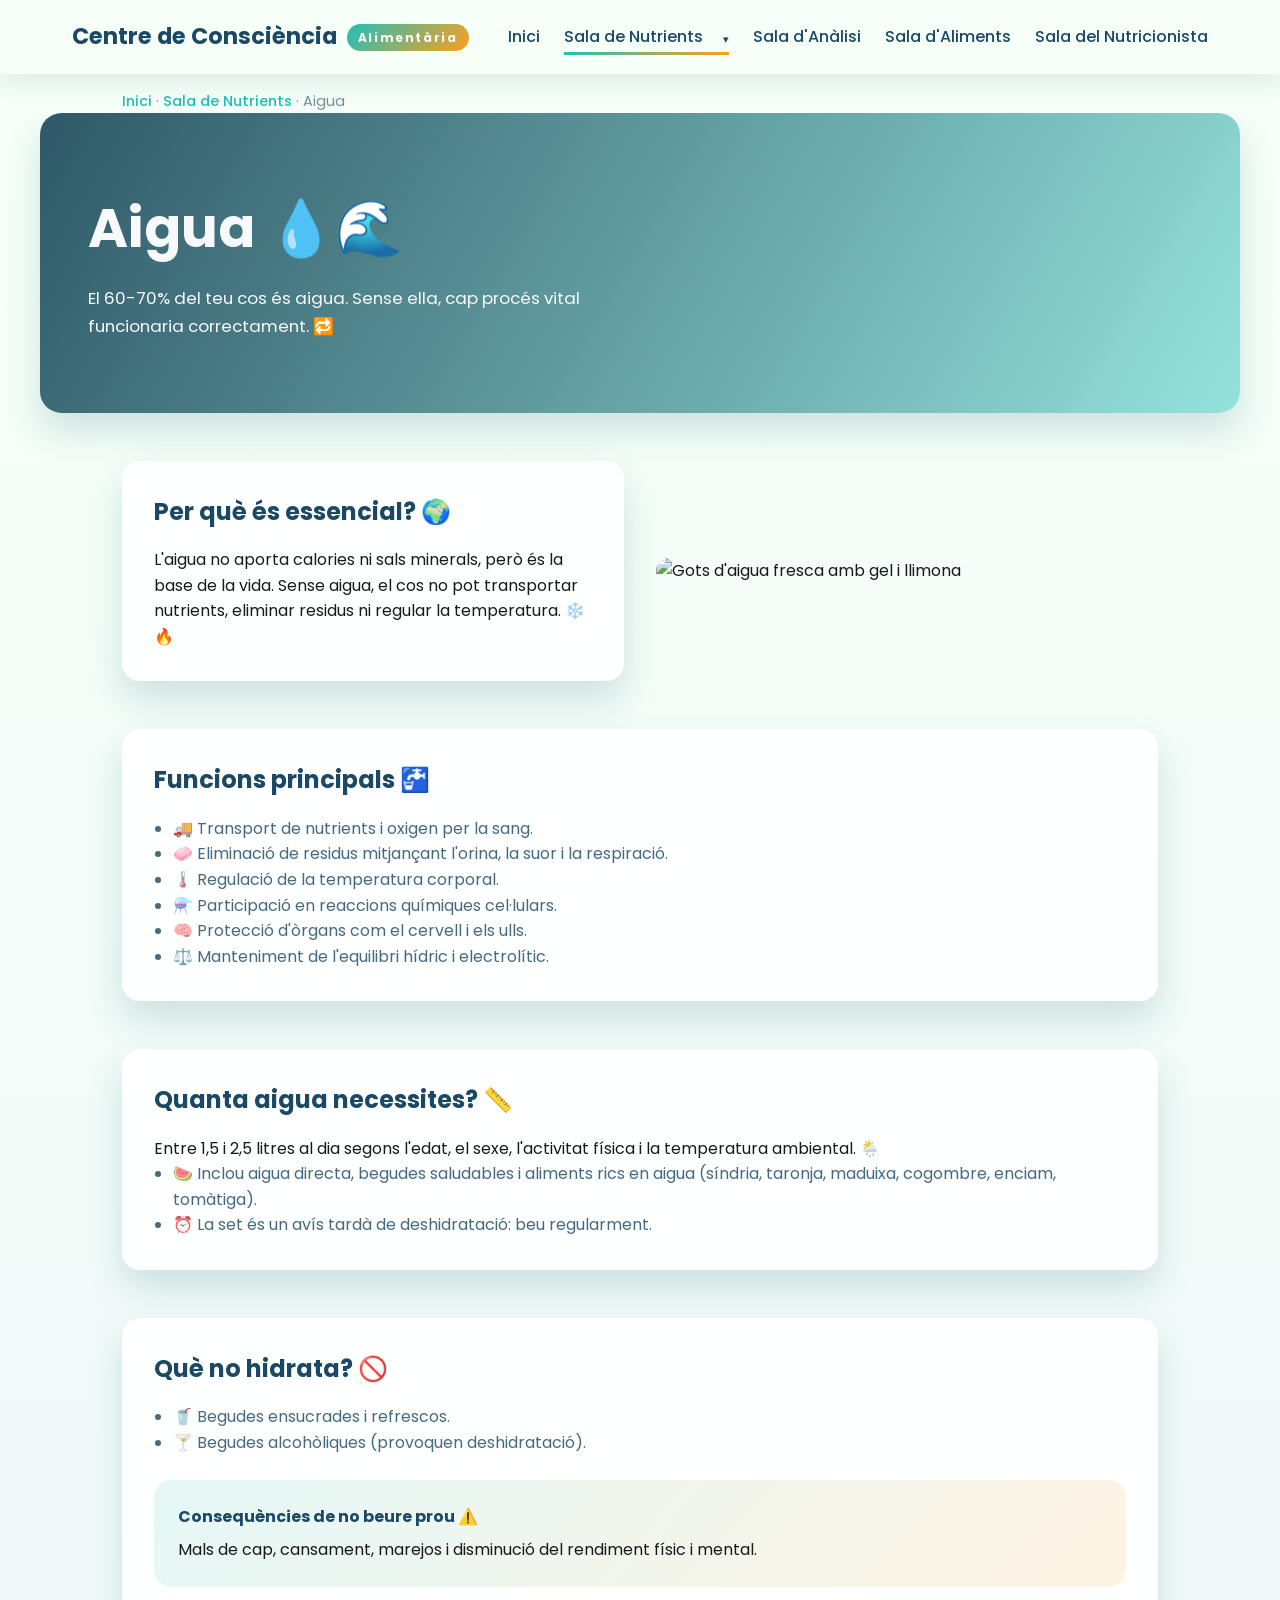
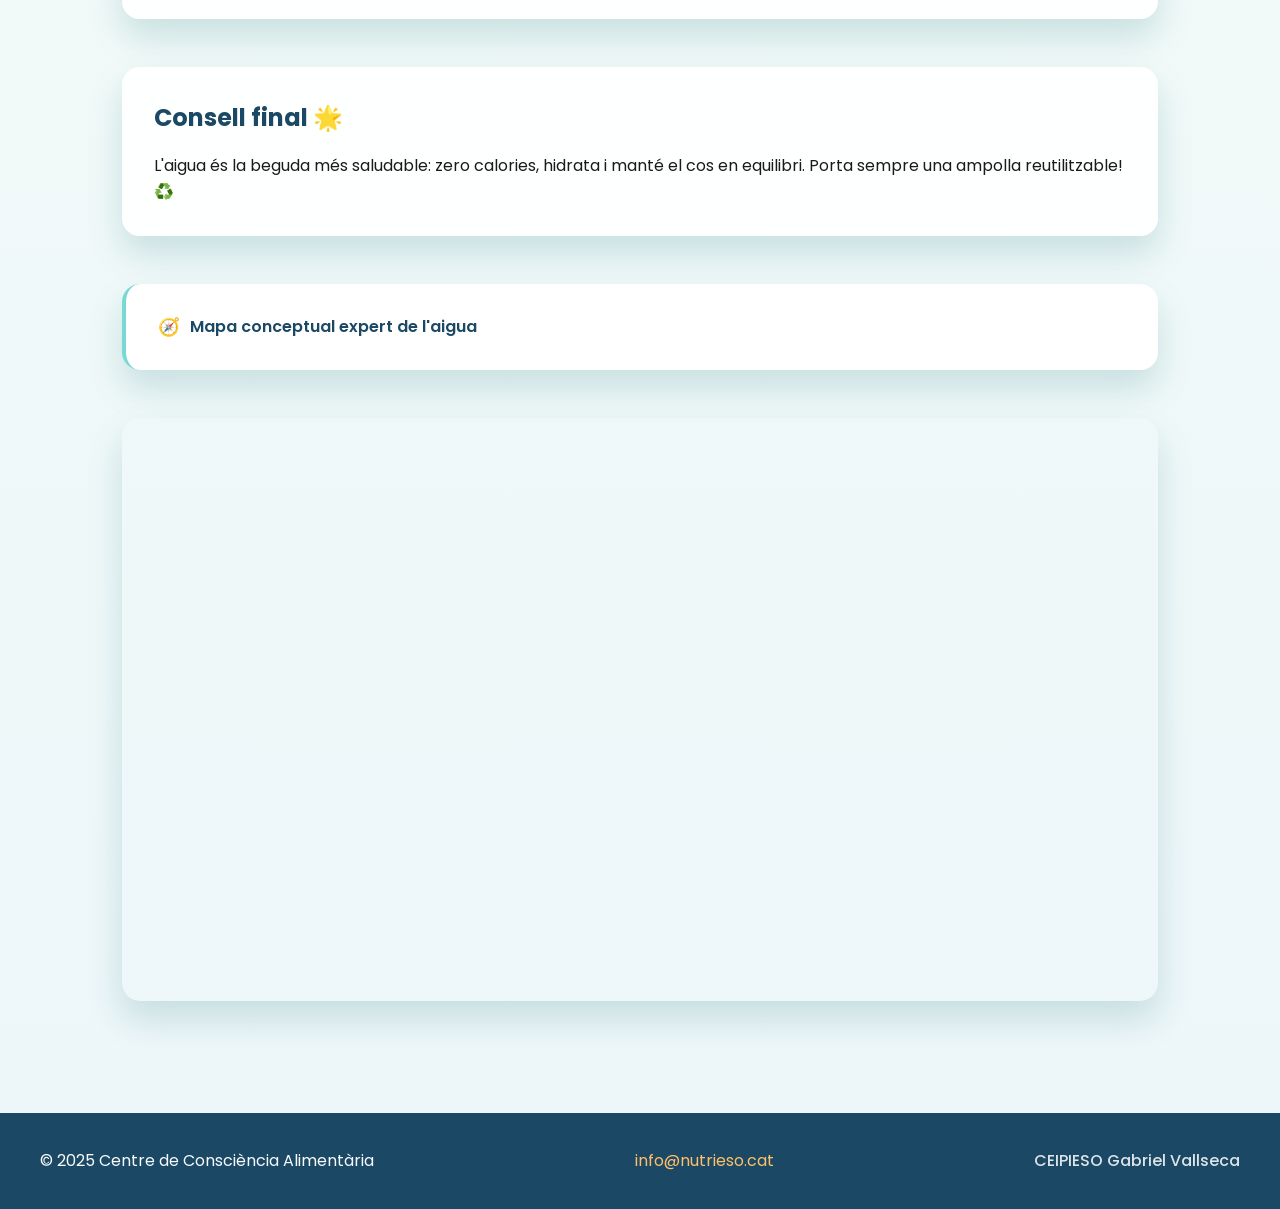
==== commit 433bd7f0: "Refine nutrient concept maps" ====
--- a/nutrients/aigua.html
+++ b/nutrients/aigua.html
@@ -108,31 +108,82 @@
 
     <section class="content-section">
       <details class="concept-map">
-        <summary>Mapa conceptual complet de l'aigua</summary>
+        <summary>Mapa conceptual expert de l'aigua</summary>
         <div class="concept-map__content">
-          <div>
-            <h4>Distribució corporal</h4>
-            <ul>
-              <li>🧠 75% cervell.</li>
-              <li>💪 70% músculs.</li>
-              <li>💀 30% ossos.</li>
-            </ul>
-          </div>
-          <div>
-            <h4>Entrades i sortides</h4>
-            <ul>
-              <li>🚰 Entrades: begudes, aliments, metabolisme.</li>
-              <li>💧 Sortides: suor, respiració, orina, femta.</li>
-            </ul>
-          </div>
-          <div>
-            <h4>Estratègies</h4>
-            <ul>
-              <li>🔔 Beu aigua abans de sentir set.</li>
-              <li>🥤 Alterna aigua amb infusions sense sucre.</li>
-              <li>🏃‍♀️ Augmenta la hidratació en esport i calor.</li>
-            </ul>
-          </div>
+          <div class="concept-map__block">
+            <h4>Paraules clau científiques 🧪</h4>
+            <ul>
+              <li><strong>Homeòstasi</strong> hídrica, <strong>osmosi</strong> i pressió osmòtica.</li>
+              <li>Volum plasmàtic, termoregulació i capacitat calorífica elevada.</li>
+              <li>Solvent universal: transporta nutrients, hormones i residus.</li>
+            </ul>
+          </div>
+          <div class="concept-map__block">
+            <h4>Processos metabòlics clau 🔬</h4>
+            <ul>
+              <li>Ingesta → absorció intestinal → distribució per sang i limfa.</li>
+              <li>Transpiració i sudoració per dissipar calor (refredament evaporatiu).</li>
+              <li>Filtració renal i reabsorció per mantenir electròlits equilibrats.</li>
+            </ul>
+          </div>
+          <div class="concept-map__block">
+            <h4>Equilibris i riscos ⚖️</h4>
+            <ul>
+              <li>Deshidratació lleu: mal de cap, baix rendiment cognitiu i físic.</li>
+              <li>Deshidratació severa: hipotensió, taquicàrdia i risc de xoc.</li>
+              <li>Excés d'aigua sense electròlits → hiponatrèmia i confusió.</li>
+            </ul>
+          </div>
+          <div class="concept-map__block">
+            <h4>Estratègies d'hidratació conscient 💧</h4>
+            <ul>
+              <li>Planifica 6-8 preses d'aigua/dia i ajusta segons activitat i temperatura.</li>
+              <li>Observa el color de l'orina (groc clar = hidratació adequada).</li>
+              <li>Inclou aliments rics en aigua i prepara begudes isotòniques casolanes en esports intensos.</li>
+            </ul>
+          </div>
+          <figure class="concept-map__diagram" aria-labelledby="aigua-map-title">
+            <svg viewBox="0 0 620 260" role="img" aria-labelledby="aigua-map-title">
+              <title id="aigua-map-title">Cicle corporal de l'aigua</title>
+              <defs>
+                <marker id="arrowHead" markerWidth="10" markerHeight="10" refX="6" refY="3" orient="auto" markerUnits="strokeWidth">
+                  <path d="M0,0 L0,6 L6,3 z" fill="#4dabf7" />
+                </marker>
+              </defs>
+              <g fill="#74c0fc" opacity="0.15">
+                <circle cx="155" cy="90" r="60" />
+                <circle cx="310" cy="130" r="70" />
+                <circle cx="465" cy="90" r="60" />
+                <circle cx="465" cy="190" r="60" />
+                <circle cx="155" cy="190" r="60" />
+              </g>
+              <g fill="none" stroke="#4dabf7" stroke-width="3" stroke-linecap="round" marker-end="url(#arrowHead)">
+                <path d="M215 90 H395" />
+                <path d="M395 190 H215" />
+                <path d="M310 60 V30" />
+                <path d="M310 230 V200" />
+                <path d="M465 150 V170" />
+                <path d="M155 150 V170" />
+              </g>
+              <g fill="#d0ebff" stroke="#1b4965" stroke-width="2">
+                <rect x="120" y="60" width="70" height="40" rx="12" />
+                <rect x="265" y="20" width="90" height="40" rx="12" />
+                <rect x="410" y="60" width="70" height="40" rx="12" />
+                <rect x="120" y="180" width="70" height="40" rx="12" />
+                <rect x="410" y="180" width="70" height="40" rx="12" />
+                <rect x="265" y="200" width="90" height="40" rx="12" />
+              </g>
+              <g fill="#1b4965" font-size="14" font-weight="600">
+                <text x="155" y="85" text-anchor="middle">Absorció</text>
+                <text x="310" y="46" text-anchor="middle">Distribució</text>
+                <text x="465" y="85" text-anchor="middle">Termoregulació</text>
+                <text x="155" y="205" text-anchor="middle">Reabsorció</text>
+                <text x="465" y="205" text-anchor="middle">Excreció</text>
+                <text x="310" y="226" text-anchor="middle">Equilibri osmòtic</text>
+              </g>
+            </svg>
+            <figcaption>L'aigua circula en un cicle constant: entra, es distribueix, regula la temperatura i torna a sortir mantenint l'equilibri osmòtic del cos ♻️.</figcaption>
+          </figure>
         </div>
       </details>
     </section>
--- a/assets/css/style.css
+++ b/assets/css/style.css
@@ -345,6 +345,10 @@
   font-size: 0.75rem;
 }
 
+.card .status.live {
+  color: var(--primary);
+}
+
 .card .icon {
   font-size: 2rem;
   margin-bottom: 1rem;
@@ -554,6 +558,7 @@
 }
 
 .table-wrapper {
+  margin-top: 0.6rem;
   overflow-x: auto;
   border-radius: var(--card-radius);
   box-shadow: var(--shadow);
@@ -607,6 +612,11 @@
   gap: 0.5rem;
 }
 
+.tip-box h3 {
+  color: var(--deep-blue);
+  margin-bottom: 0.4rem;
+}
+
 .tip-box strong {
   color: var(--deep-blue);
 }
@@ -618,6 +628,251 @@
 
 .list-grid ul {
   margin-left: 1.2rem;
+}
+
+.intro-grid {
+  max-width: 1200px;
+  margin: 0 auto 3rem;
+  padding: 0 2rem;
+  display: grid;
+  gap: 1.5rem;
+  grid-template-columns: repeat(auto-fit, minmax(260px, 1fr));
+}
+
+.food-category {
+  max-width: 1200px;
+  margin: 0 auto 3.5rem;
+  padding: 0 2rem;
+  display: grid;
+  gap: 1.6rem;
+}
+
+.category-banner {
+  border-radius: var(--card-radius);
+  padding: 2.4rem 2.6rem;
+  box-shadow: var(--shadow);
+  position: relative;
+  overflow: hidden;
+  color: var(--text-light);
+}
+
+.category-banner::after {
+  content: '';
+  position: absolute;
+  width: 260px;
+  height: 260px;
+  border-radius: 50%;
+  right: -70px;
+  top: -80px;
+  background: rgba(255, 255, 255, 0.22);
+  filter: blur(0);
+}
+
+.banner-copy {
+  position: relative;
+  z-index: 2;
+  max-width: 680px;
+  display: grid;
+  gap: 1rem;
+}
+
+.banner-copy h3 {
+  font-size: clamp(1.6rem, 3vw, 2.2rem);
+}
+
+.banner-copy p {
+  color: rgba(255, 255, 255, 0.92);
+}
+
+.eyebrow {
+  font-size: 0.75rem;
+  letter-spacing: 0.18rem;
+  text-transform: uppercase;
+  display: inline-flex;
+  align-items: center;
+  justify-content: center;
+  padding: 0.3rem 0.8rem;
+  border-radius: 999px;
+  background: rgba(255, 255, 255, 0.22);
+}
+
+.key-points {
+  list-style: none;
+  margin: 0;
+  padding-left: 1.2rem;
+  display: grid;
+  gap: 0.5rem;
+  color: rgba(255, 255, 255, 0.9);
+}
+
+.key-points li::before {
+  content: '✔';
+  margin-right: 0.5rem;
+}
+
+.category-content {
+  display: grid;
+  gap: 1.6rem;
+}
+
+.data-table tbody tr:nth-child(even) {
+  background: rgba(31, 191, 184, 0.08);
+}
+
+.data-table tbody tr:hover {
+  background: rgba(255, 191, 105, 0.18);
+  transition: background 0.3s ease;
+}
+
+.info-accordion {
+  background: rgba(255, 255, 255, 0.96);
+  border-radius: var(--card-radius);
+  box-shadow: var(--shadow);
+  padding: 0 1.6rem 1.5rem;
+  border-left: 4px solid rgba(31, 191, 184, 0.45);
+}
+
+.info-accordion summary {
+  cursor: pointer;
+  list-style: none;
+  font-weight: 600;
+  color: var(--deep-blue);
+  display: flex;
+  align-items: center;
+  justify-content: space-between;
+  gap: 1rem;
+  padding: 1.3rem 0 0.6rem;
+}
+
+.info-accordion summary::-webkit-details-marker {
+  display: none;
+}
+
+.info-accordion summary::after {
+  content: '▾';
+  font-size: 0.9rem;
+  transition: transform 0.3s ease;
+}
+
+.info-accordion[open] summary {
+  border-bottom: 1px solid rgba(31, 191, 184, 0.25);
+  margin-bottom: 1rem;
+  padding-bottom: 0.9rem;
+}
+
+.info-accordion[open] summary::after {
+  transform: rotate(180deg);
+}
+
+.concept-grid {
+  display: grid;
+  gap: 1.3rem;
+  grid-template-columns: repeat(auto-fit, minmax(220px, 1fr));
+}
+
+.concept-grid h5 {
+  color: var(--deep-blue);
+  margin-bottom: 0.4rem;
+}
+
+.concept-grid ul {
+  margin-left: 1.1rem;
+  color: rgba(27, 73, 101, 0.8);
+}
+
+.reflection-box {
+  background: rgba(46, 196, 182, 0.14);
+  border-radius: var(--card-radius);
+  padding: 1.8rem;
+  box-shadow: var(--shadow);
+  border-left: 4px solid var(--secondary);
+  display: grid;
+  gap: 1rem;
+}
+
+.reflection-box ul {
+  margin-left: 1.3rem;
+  color: rgba(27, 73, 101, 0.85);
+  display: grid;
+  gap: 0.4rem;
+}
+
+.reflection-box .conclusion {
+  font-weight: 600;
+  color: var(--deep-blue);
+}
+
+.product-gallery {
+  display: grid;
+  gap: 1.2rem;
+  grid-template-columns: repeat(auto-fit, minmax(180px, 1fr));
+}
+
+.product-gallery figure {
+  background: rgba(255, 255, 255, 0.95);
+  border-radius: var(--card-radius);
+  box-shadow: var(--shadow);
+  padding: 1rem;
+  display: grid;
+  gap: 0.6rem;
+  place-items: center;
+}
+
+.product-gallery figcaption {
+  font-weight: 600;
+  color: var(--deep-blue);
+  text-align: center;
+}
+
+.conclusions-grid {
+  display: grid;
+  gap: 1.4rem;
+  grid-template-columns: repeat(auto-fit, minmax(230px, 1fr));
+}
+
+.conclusion-card {
+  background: rgba(255, 255, 255, 0.96);
+  border-radius: var(--card-radius);
+  box-shadow: var(--shadow);
+  padding: 1.6rem;
+  display: grid;
+  gap: 0.8rem;
+  border-top: 4px solid var(--primary);
+}
+
+.conclusion-card h4 {
+  color: var(--deep-blue);
+}
+
+.conclusion-card ul {
+  margin-left: 1.2rem;
+  color: rgba(27, 73, 101, 0.8);
+  display: grid;
+  gap: 0.35rem;
+}
+
+.accent-energetic .category-banner {
+  background: linear-gradient(120deg, #ff6b6b, #f06595);
+}
+
+.accent-savory .category-banner {
+  background: linear-gradient(120deg, #ff922b, #f25f4c);
+}
+
+.accent-juicy .category-banner {
+  background: linear-gradient(120deg, #51cf66, #2ec4b6);
+}
+
+.accent-dairy .category-banner {
+  background: linear-gradient(120deg, #74c0fc, #9775fa);
+}
+
+.accent-choco .category-banner {
+  background: linear-gradient(120deg, #7b3f00, #d97706);
+}
+
+.accent-conclusions .category-banner {
+  background: linear-gradient(120deg, #1fbfb8, #3a86ff);
 }
 
 .concept-map {
@@ -666,6 +921,56 @@
 .concept-map__content ul {
   margin-left: 1.2rem;
   color: rgba(27, 73, 101, 0.85);
+}
+
+.concept-map__block {
+  background: rgba(236, 252, 247, 0.9);
+  border-left: 5px solid rgba(31, 191, 184, 0.6);
+  border-radius: calc(var(--card-radius) - 6px);
+  padding: 1rem 1.1rem 1.1rem;
+  position: relative;
+  overflow: hidden;
+}
+
+.concept-map__block::after {
+  content: '';
+  position: absolute;
+  right: -30px;
+  top: -30px;
+  width: 90px;
+  height: 90px;
+  background: radial-gradient(circle at center, rgba(31, 191, 184, 0.15) 0%, rgba(31, 191, 184, 0) 70%);
+  pointer-events: none;
+}
+
+.concept-map__block p {
+  color: rgba(27, 73, 101, 0.88);
+  margin-bottom: 0.6rem;
+}
+
+.concept-map__block ul {
+  margin-left: 1.1rem;
+}
+
+.concept-map__diagram {
+  grid-column: 1 / -1;
+  background: rgba(255, 255, 255, 0.92);
+  border-radius: var(--card-radius);
+  padding: 1.4rem 1.6rem 1.1rem;
+  box-shadow: inset 0 0 0 1px rgba(27, 73, 101, 0.06);
+}
+
+.concept-map__diagram svg {
+  width: 100%;
+  height: auto;
+  display: block;
+}
+
+.concept-map__diagram figcaption {
+  margin-top: 0.8rem;
+  color: rgba(27, 73, 101, 0.78);
+  font-size: 0.9rem;
+  text-align: center;
 }
 
 .responsive-video {
@@ -760,6 +1065,24 @@
     padding: 0 1.5rem;
   }
 
+  .intro-grid,
+  .food-category {
+    padding: 0 1.5rem;
+    margin: 0 auto 2.5rem;
+  }
+
+  .category-banner {
+    padding: 1.8rem;
+  }
+
+  .concept-grid {
+    grid-template-columns: 1fr;
+  }
+
+  .product-gallery {
+    grid-template-columns: repeat(auto-fit, minmax(150px, 1fr));
+  }
+
   .page-banner {
     min-height: 220px;
     margin-bottom: 2.5rem;
